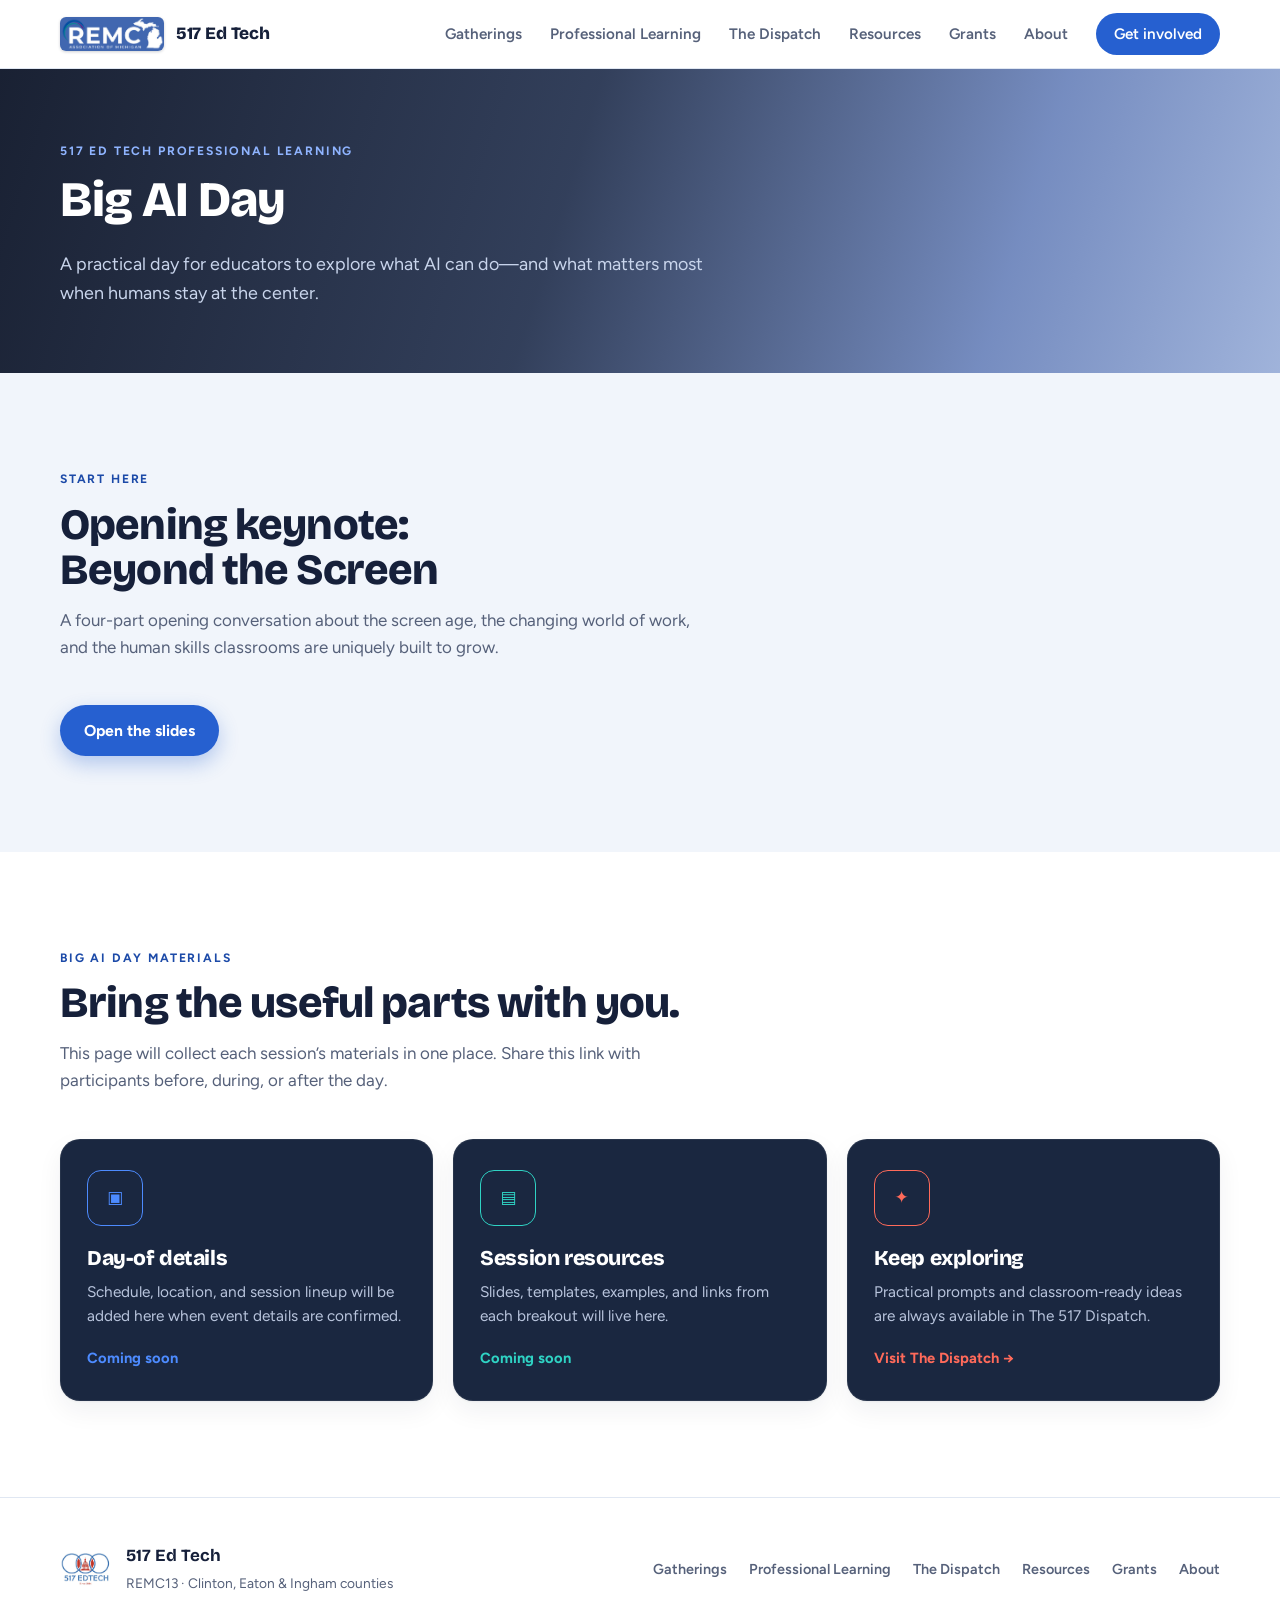
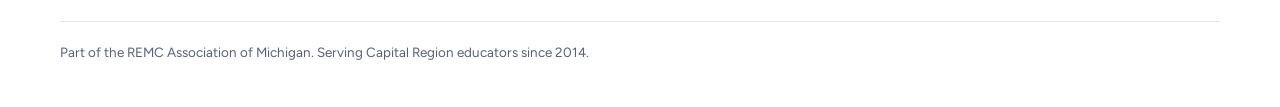
==== pd/big-ai-day/index.html @ 87b72d12 "Publish 517 EdTech website output" ====
<!DOCTYPE html>
<html lang="en">
<head>
  <meta charset="UTF-8" /><meta name="viewport" content="width=device-width, initial-scale=1.0" />
  <title>Big AI Day | 517 Ed Tech</title>
  <meta name="description" content="Big AI Day materials from 517 Ed Tech: opening keynote, session resources, and practical next steps." />
  <link rel="preconnect" href="https://fonts.googleapis.com" /><link rel="preconnect" href="https://fonts.gstatic.com" crossorigin />
  <link href="https://fonts.googleapis.com/css2?family=Bricolage+Grotesque:opsz,wght@12..96,500;12..96,600;12..96,800&family=Figtree:wght@400;500;600;700&display=swap" rel="stylesheet" />
  <link rel="icon" href="../../assets/branding/favicon.svg" type="image/svg+xml" />
  <link rel="stylesheet" href="../../styles.css" />
</head>
<body>
  <a class="skip-link" href="#main">Skip to content</a>
  <header class="site-header"><div class="wrap header-inner">
    <a class="brand" href="../../index.html" aria-label="517 Ed Tech home"><img class="brand-remc" src="../../assets/branding/remc-logo.jpg" alt="REMC Association of Michigan" /><span class="brand-name">517&nbsp;Ed&nbsp;Tech</span></a>
    <nav class="site-nav" aria-label="Primary"><a href="../../gatherings.html">Gatherings</a><a href="../../professional-learning.html">Professional Learning</a><a href="../../dispatch.html">The Dispatch</a><a href="../../resources.html" aria-current="page">Resources</a><a href="../../grants.html">Grants</a><a href="../../about.html">About</a><a class="nav-cta" href="../../about.html#connect">Get involved</a></nav>
  </div></header>
  <main id="main">
    <section class="article-hero has-photo" style="--photo:url('./presentation/assets/collision.jpg')"><div class="wrap"><p class="eyebrow eyebrow-light">517 Ed Tech professional learning</p><h1>Big AI Day</h1><p class="lede page-lede">A practical day for educators to explore what AI can do—and what matters most when humans stay at the center.</p></div></section>
    <section class="section section-soft"><div class="wrap"><div class="section-head"><p class="eyebrow">Start here</p><h2>Opening keynote: Beyond the Screen</h2><p class="section-sub">A four-part opening conversation about the screen age, the changing world of work, and the human skills classrooms are uniquely built to grow.</p></div><div class="btn-row"><a class="btn btn-primary" href="./presentation/index.html">Open the slides</a></div></div></section>
    <section class="section"><div class="wrap"><div class="section-head"><p class="eyebrow">Big AI Day materials</p><h2>Bring the useful parts with you.</h2><p class="section-sub">This page will collect each session’s materials in one place. Share this link with participants before, during, or after the day.</p></div><div class="hub-grid">
      <div class="hub-card"><span class="hub-icon" style="color:#4d8bff">▣</span><h3>Day-of details</h3><p>Schedule, location, and session lineup will be added here when event details are confirmed.</p><span class="hub-link" style="color:#4d8bff">Coming soon</span></div>
      <div class="hub-card"><span class="hub-icon" style="color:#2fd3c4">▤</span><h3>Session resources</h3><p>Slides, templates, examples, and links from each breakout will live here.</p><span class="hub-link" style="color:#2fd3c4">Coming soon</span></div>
      <a class="hub-card" href="../../dispatch.html"><span class="hub-icon" style="color:#ff6a5a">✦</span><h3>Keep exploring</h3><p>Practical prompts and classroom-ready ideas are always available in The 517 Dispatch.</p><span class="hub-link" style="color:#ff6a5a">Visit The Dispatch →</span></a>
    </div></div></section>
  </main>
  <footer class="site-footer"><div class="wrap footer-inner"><div class="footer-brand"><img src="../../assets/branding/517edtech-logo.png" alt="" /><div><strong>517 Ed Tech</strong><span>REMC13 · Clinton, Eaton &amp; Ingham counties</span></div></div><nav class="footer-nav" aria-label="Footer"><a href="../../gatherings.html">Gatherings</a><a href="../../professional-learning.html">Professional Learning</a><a href="../../dispatch.html">The Dispatch</a><a href="../../resources.html">Resources</a><a href="../../grants.html">Grants</a><a href="../../about.html">About</a></nav><p class="footer-fine">Part of the REMC Association of Michigan. Serving Capital Region educators since 2014.</p></div></footer>
</body>
</html>
---- styles.css ----
:root {
  --ink: #101a2e;          /* deep navy near-black */
  --ink-soft: #1a2740;     /* dark card */
  --bg: #ffffff;
  --bg-soft: #f1f5fb;      /* cool light gray */
  --line: #e0e7f2;
  --text: #16203a;
  --muted: #56617a;
  --muted-light: #b8c4dc;
  --blue: #2660d0;         /* 517 civic blue */
  --blue-ink: #1c4aa8;
  --blue-soft: #e4edfb;
  --red: #d5382a;          /* capitol red */
  --teal: #14a89c;
  --gold: #e0a52e;
  --purple: #7b5cf0;
  --green: #28a35a;
  --shadow-sm: 0 1px 2px rgba(16, 26, 46, 0.05), 0 10px 26px rgba(16, 26, 46, 0.06);
  --shadow-md: 0 2px 6px rgba(16, 26, 46, 0.07), 0 22px 50px rgba(16, 26, 46, 0.12);
  --r-lg: 20px;
  --r-md: 14px;
  --r-sm: 10px;
}

* { box-sizing: border-box; }
html { scroll-behavior: smooth; }

body {
  margin: 0;
  color: var(--text);
  background: var(--bg);
  font-family: "Figtree", system-ui, -apple-system, sans-serif;
  font-size: 17px;
  line-height: 1.6;
  -webkit-font-smoothing: antialiased;
}

img { max-width: 100%; display: block; }
a { color: inherit; }

h1, h2, h3 {
  font-family: "Bricolage Grotesque", system-ui, sans-serif;
  font-weight: 800;
  line-height: 1.04;
  letter-spacing: -0.02em;
  margin: 0;
  text-wrap: balance;
}

.wrap { width: min(1160px, calc(100% - 44px)); margin: 0 auto; }

.sr-only {
  position: absolute; width: 1px; height: 1px; padding: 0; margin: -1px;
  overflow: hidden; clip: rect(0 0 0 0); white-space: nowrap; border: 0;
}
.skip-link {
  position: absolute; left: -9999px; top: 0; background: var(--ink); color: #fff;
  padding: 10px 16px; border-radius: 0 0 10px 0; z-index: 100;
}
.skip-link:focus { left: 0; }

.eyebrow {
  margin: 0 0 14px; color: var(--blue-ink);
  font-size: 0.76rem; font-weight: 700; letter-spacing: 0.15em; text-transform: uppercase;
}
.eyebrow-light { color: #8fb4ff; }

/* ---------- Header ---------- */
.site-header {
  position: sticky; top: 0; z-index: 50;
  background: rgba(255, 255, 255, 0.86);
  backdrop-filter: blur(10px);
  border-bottom: 1px solid var(--line);
}
.header-inner { display: flex; align-items: center; justify-content: space-between; height: 68px; }
.brand { display: inline-flex; align-items: center; gap: 12px; text-decoration: none; }
.brand-remc {
  height: 34px; width: auto; border-radius: 6px;
  box-shadow: 0 1px 3px rgba(16, 26, 46, 0.2);
}
.brand-name { font-family: "Bricolage Grotesque", sans-serif; font-weight: 800; font-size: 1.08rem; letter-spacing: -0.01em; }

.site-nav { display: flex; align-items: center; gap: 28px; }
.site-nav a {
  text-decoration: none; color: var(--muted); font-size: 0.95rem; font-weight: 600;
  transition: color 0.15s ease;
}
.site-nav a:hover { color: var(--ink); }
.nav-cta {
  padding: 9px 18px; border-radius: 999px; background: var(--blue); color: #fff !important;
}
.nav-cta:hover { background: var(--blue-ink); }

/* ---------- Buttons ---------- */
.btn {
  display: inline-flex; align-items: center; justify-content: center;
  padding: 13px 24px; border-radius: 999px; font-weight: 700; font-size: 0.98rem;
  text-decoration: none; cursor: pointer; border: none;
  transition: transform 0.12s ease, box-shadow 0.18s ease, background 0.18s ease;
}
.btn-primary { background: var(--blue); color: #fff; box-shadow: 0 8px 20px rgba(38, 96, 208, 0.3); }
.btn-primary:hover { background: var(--blue-ink); transform: translateY(-1px); }
.btn-ghost { background: transparent; color: var(--ink); border: 1.5px solid var(--line); }
.btn-ghost:hover { border-color: var(--muted); transform: translateY(-1px); }
.btn-ghost-light { background: transparent; color: #fff; border: 1.5px solid rgba(255,255,255,0.4); }
.btn-ghost-light:hover { border-color: #fff; }

/* ---------- Hero ---------- */
.hero {
  color: #fff;
  background:
    radial-gradient(900px 500px at 88% -10%, rgba(38, 96, 208, 0.45), transparent 60%),
    radial-gradient(700px 420px at 0% 110%, rgba(213, 56, 42, 0.28), transparent 60%),
    linear-gradient(150deg, #0f1a30 0%, #16264a 60%, #101a2e 100%);
  padding: clamp(52px, 8vw, 104px) 0;
}
.hero-grid {
  display: grid; grid-template-columns: minmax(0, 1.15fr) minmax(300px, 0.85fr);
  gap: clamp(32px, 5vw, 64px); align-items: center;
}
.hero-copy h1 { font-size: clamp(2.3rem, 4.8vw, 3.9rem); max-width: 18ch; margin-bottom: 20px; }
.lede { color: #c9d5ec; font-size: 1.12rem; max-width: 50ch; margin: 0 0 22px; }
.triad { display: flex; gap: 18px; margin: 0 0 28px; font-family: "Bricolage Grotesque", sans-serif; }
.triad span { color: #fff; font-weight: 600; font-size: 1.05rem; }
.triad span::before { content: ""; }
.btn-row { display: flex; flex-wrap: wrap; gap: 12px; }

.hero-brand { display: grid; gap: 20px; justify-items: center; }
.logo-plate {
  width: 100%; background: #fff; border-radius: var(--r-lg);
  padding: clamp(26px, 4vw, 40px); box-shadow: var(--shadow-md);
  display: grid; place-items: center;
}
.logo-plate img { width: min(320px, 100%); }
.stats { display: flex; gap: 28px; margin: 0; }
.stats div { margin: 0; text-align: center; }
.stats dt { font-family: "Bricolage Grotesque", sans-serif; font-size: 1.9rem; font-weight: 800; color: #fff; line-height: 1; }
.stats dd { margin: 5px 0 0; color: var(--muted-light); font-size: 0.82rem; }

/* ---------- Sections ---------- */
.section { padding: clamp(56px, 8vw, 96px) 0; }
#featured { padding: clamp(32px, 5vw, 52px) 0; }
.section-soft { background: var(--bg-soft); }
.section-dark { background: var(--ink); color: #fff; }
.section-head { max-width: 640px; margin: 0 0 44px; }
.section-head.center { max-width: 640px; margin: 0 auto 48px; text-align: center; }
.section-head h2 { font-size: clamp(1.9rem, 3.4vw, 2.7rem); margin-bottom: 14px; }
.section-sub { margin: 0; color: var(--muted); font-size: 1.06rem; }
.section-sub.light { color: var(--muted-light); }

/* ---------- Program hub cards ---------- */
.hub-grid { display: grid; grid-template-columns: repeat(auto-fit, minmax(230px, 1fr)); gap: 20px; }
.hub-card {
  display: flex; flex-direction: column; text-decoration: none;
  background: var(--ink-soft); color: #fff; border-radius: var(--r-lg);
  padding: 30px 26px; min-height: 260px;
  border: 1px solid rgba(255, 255, 255, 0.06);
  box-shadow: var(--shadow-sm);
  transition: transform 0.16s ease, box-shadow 0.2s ease;
}
.hub-card:hover { transform: translateY(-4px); box-shadow: var(--shadow-md); }
.hub-icon {
  width: 56px; height: 56px; border-radius: 14px; display: grid; place-items: center;
  margin-bottom: 22px; border: 1.5px solid currentColor;
}
.hub-icon svg { width: 30px; height: 30px; }
.hub-card h3 { font-size: 1.32rem; margin-bottom: 10px; }
.hub-card p { margin: 0 0 18px; color: var(--muted-light); font-size: 0.96rem; }
.hub-link { margin-top: auto; font-weight: 700; font-size: 0.92rem; color: #fff; }

/* ---------- Events ---------- */
.event-list { display: grid; gap: 16px; }
.event-card {
  display: grid; grid-template-columns: 96px 1fr auto; gap: 22px; align-items: center;
  background: var(--bg); border: 1px solid var(--line); border-radius: var(--r-md);
  padding: 22px 26px; box-shadow: var(--shadow-sm);
  transition: transform 0.14s ease, box-shadow 0.2s ease;
}
.event-card:hover { transform: translateY(-2px); box-shadow: var(--shadow-md); }
.event-date {
  text-align: center; border-right: 1px solid var(--line); padding-right: 22px;
}
.event-date .m { display: block; font-size: 0.74rem; font-weight: 700; letter-spacing: 0.1em; text-transform: uppercase; color: var(--red); }
.event-date .d { display: block; font-family: "Bricolage Grotesque", sans-serif; font-size: 2rem; font-weight: 800; line-height: 1; color: var(--ink); }
.event-body h3 { font-size: 1.2rem; margin-bottom: 6px; }
.event-body p { margin: 0; color: var(--muted); font-size: 0.92rem; }
.event-tag {
  justify-self: end; white-space: nowrap; padding: 6px 14px; border-radius: 999px;
  background: var(--blue-soft); color: var(--blue-ink); font-size: 0.76rem; font-weight: 700;
}

/* ---------- Feature (compact) ---------- */
.feature {
  display: grid; grid-template-columns: 260px 1fr; overflow: hidden;
  max-width: 880px; margin: 0 auto;
  text-decoration: none; color: inherit; background: var(--bg);
  border: 1px solid var(--line); border-radius: var(--r-md); box-shadow: var(--shadow-sm);
  transition: transform 0.15s ease, box-shadow 0.2s ease;
}
.feature:hover { transform: translateY(-3px); box-shadow: var(--shadow-md); }
.feature-media { overflow: hidden; }
.feature-media img { width: 100%; height: 100%; object-fit: cover; }
.feature-body { padding: 26px 30px; align-self: center; }
.pill {
  display: inline-block; margin: 0 0 12px; padding: 5px 12px; border-radius: 999px;
  background: var(--blue-soft); color: var(--blue-ink); font-size: 0.7rem; font-weight: 700;
  letter-spacing: 0.06em; text-transform: uppercase;
}
.feature-body h3 { font-size: 1.35rem; margin-bottom: 10px; }
.feature-body p { margin: 0 0 14px; color: var(--muted); font-size: 0.95rem; }
.feature-link { font-weight: 700; color: var(--blue-ink); }

/* ---------- Dispatch (blog / newsletter) ---------- */
.dispatch-head {
  display: grid; grid-template-columns: minmax(0, 1.1fr) minmax(300px, 0.9fr);
  gap: 40px; align-items: center; margin-bottom: 44px;
}
.dispatch-head h2 { font-size: clamp(1.7rem, 3vw, 2.4rem); margin-bottom: 14px; }
.subscribe {
  display: grid; grid-template-columns: 1fr auto; gap: 10px;
  background: rgba(255, 255, 255, 0.05); border: 1px solid rgba(255,255,255,0.12);
  padding: 18px; border-radius: var(--r-md);
}
.subscribe input {
  padding: 13px 16px; border-radius: 999px; border: 1px solid rgba(255,255,255,0.18);
  background: rgba(255,255,255,0.06); color: #fff; font-size: 0.98rem; font-family: inherit;
}
.subscribe input::placeholder { color: #8b98b5; }
.subscribe input:focus { outline: 2px solid var(--blue); outline-offset: 1px; }
.subscribe-note { grid-column: 1 / -1; margin: 4px 2px 0; color: var(--muted-light); font-size: 0.82rem; }

.post-grid { display: grid; grid-template-columns: repeat(auto-fit, minmax(280px, 1fr)); gap: 22px; }
.post-card {
  display: flex; flex-direction: column; overflow: hidden; text-decoration: none; color: inherit;
  background: var(--ink-soft); border: 1px solid rgba(255,255,255,0.07); border-radius: var(--r-md);
  transition: transform 0.15s ease, box-shadow 0.2s ease;
}
.post-card:hover { transform: translateY(-3px); box-shadow: var(--shadow-md); }
.post-cover {
  position: relative; height: 156px; display: grid; place-items: center; color: #fff;
}
.post-cover::after {
  content: ""; position: absolute; inset: 0;
  background: radial-gradient(120% 100% at 20% 0%, rgba(255,255,255,0.22), transparent 55%);
}
.post-cover svg { width: 42px; height: 42px; opacity: 0.9; position: relative; z-index: 1; }
.post-cover .tag {
  position: absolute; left: 14px; bottom: 12px; z-index: 2;
  padding: 5px 12px; border-radius: 999px; font-size: 0.72rem; font-weight: 700;
  background: rgba(16, 26, 46, 0.42); backdrop-filter: blur(4px); letter-spacing: 0.04em;
}
.post-body { padding: 20px 22px 24px; }
.post-body h3 { font-size: 1.14rem; line-height: 1.2; margin-bottom: 8px; color: #fff; }
.post-body p { margin: 0 0 14px; color: var(--muted-light); font-size: 0.92rem; }
.post-link { font-weight: 700; font-size: 0.9rem; color: #8fb4ff; }
.dispatch-foot { margin: 36px 0 0; text-align: center; }
.dispatch-foot a { color: #8fb4ff; font-weight: 700; text-decoration: none; }

/* ---------- Team ---------- */
.team-grid { display: grid; grid-template-columns: repeat(auto-fit, minmax(220px, 1fr)); gap: 20px; }
.team-card {
  text-align: center; background: var(--bg); border: 1px solid var(--line);
  border-radius: var(--r-md); padding: 30px 24px; box-shadow: var(--shadow-sm);
}
.avatar {
  width: 76px; height: 76px; margin: 0 auto 16px; border-radius: 50%;
  display: grid; place-items: center; color: #fff;
  font-family: "Bricolage Grotesque", sans-serif; font-size: 1.6rem; font-weight: 800;
}
.team-card h3 { font-size: 1.18rem; }
.team-role { margin: 8px 0 4px; font-size: 0.9rem; font-weight: 600; }
.team-org { margin: 0 0 14px; color: var(--muted); font-size: 0.84rem; }
.team-email { color: var(--blue-ink); font-size: 0.86rem; font-weight: 700; text-decoration: none; }

/* ---------- Connect ---------- */
.connect {
  display: grid; grid-template-columns: minmax(0, 1fr) auto; gap: 32px; align-items: center;
  padding: clamp(36px, 5vw, 60px); border-radius: var(--r-lg); color: #fff;
  background: radial-gradient(700px 400px at 100% 0%, rgba(213,56,42,0.4), transparent 55%),
              linear-gradient(135deg, var(--blue-ink), #14245a);
  box-shadow: var(--shadow-md);
}
.connect-copy h2 { font-size: clamp(1.8rem, 3.2vw, 2.6rem); margin-bottom: 14px; }
.connect .section-sub.light { color: #d5def4; max-width: 46ch; }
.social-row { display: flex; flex-wrap: wrap; gap: 18px; margin-top: 20px; }
.social-row a { color: #fff; font-weight: 600; font-size: 0.92rem; text-decoration: underline; text-underline-offset: 3px; text-decoration-color: rgba(255,255,255,0.4); }
.social-row a:hover { text-decoration-color: #fff; }
.connect-actions { display: flex; flex-direction: column; gap: 12px; }
.connect-actions .btn-primary { background: #fff; color: var(--blue-ink); box-shadow: none; }

/* ---------- Footer ---------- */
.site-footer { border-top: 1px solid var(--line); padding: 44px 0; background: var(--bg); }
.footer-inner { display: flex; flex-wrap: wrap; align-items: center; justify-content: space-between; gap: 24px; }
.footer-brand { display: flex; align-items: center; gap: 14px; }
.footer-brand img { width: 52px; height: auto; }
.footer-brand strong { display: block; font-family: "Bricolage Grotesque", sans-serif; }
.footer-brand span { color: var(--muted); font-size: 0.86rem; }
.footer-nav { display: flex; flex-wrap: wrap; gap: 22px; }
.footer-nav a { color: var(--muted); text-decoration: none; font-size: 0.9rem; font-weight: 600; }
.footer-nav a:hover { color: var(--ink); }
.footer-fine { width: 100%; margin: 0; padding-top: 20px; border-top: 1px solid var(--line); color: var(--muted); font-size: 0.84rem; }

/* ---------- Article / blog post ---------- */
.article { padding: 0 0 clamp(48px, 7vw, 88px); }
.article-hero {
  color: #fff; padding: clamp(40px, 6vw, 72px) 0 clamp(28px, 4vw, 44px);
  background:
    radial-gradient(700px 380px at 85% -20%, rgba(38,96,208,0.45), transparent 60%),
    linear-gradient(150deg, #0f1a30, #16264a 70%, #101a2e);
}
/* photo-backed hero: real image under a navy→blue brand wash (text stays left/dark, photo shows right) */
.hero.has-photo,
.article-hero.has-photo {
  background-image:
    linear-gradient(107deg, rgba(13,21,40,0.95) 0%, rgba(17,32,64,0.86) 44%, rgba(26,64,150,0.60) 78%, rgba(28,74,168,0.42) 100%),
    var(--photo);
  background-size: cover, cover;
  background-position: center, center;
  background-repeat: no-repeat;
}
@media (max-width: 720px) {
  .hero.has-photo, .article-hero.has-photo {
    background-image:
      linear-gradient(160deg, rgba(13,21,40,0.95) 0%, rgba(17,32,64,0.9) 55%, rgba(26,64,150,0.72) 100%),
      var(--photo);
  }
}
.breadcrumb { display: flex; gap: 8px; align-items: center; margin: 0 0 20px; font-size: 0.86rem; color: var(--muted-light); }
.breadcrumb a { color: var(--muted-light); text-decoration: none; }
.breadcrumb a:hover { color: #fff; }
.article-hero .cat {
  display: inline-block; margin-bottom: 16px; padding: 5px 14px; border-radius: 999px;
  background: rgba(255,255,255,0.12); color: #fff; font-size: 0.72rem; font-weight: 700;
  letter-spacing: 0.06em; text-transform: uppercase;
}
.article-hero h1 { font-size: clamp(2rem, 4vw, 3.1rem); max-width: 20ch; margin-bottom: 24px; }
.byline { display: flex; align-items: center; gap: 14px; }
.byline .avatar { width: 48px; height: 48px; margin: 0; font-size: 1.05rem; }
.byline b { font-weight: 700; }
.byline .meta { color: var(--muted-light); font-size: 0.9rem; }

.prose { width: min(720px, calc(100% - 44px)); margin: clamp(36px, 5vw, 56px) auto 0; font-size: 1.12rem; line-height: 1.75; }
.prose > p:first-child { font-size: 1.25rem; color: var(--ink); }
.prose h2 { font-size: 1.6rem; margin: 42px 0 14px; }
.prose h3 { font-size: 1.24rem; margin: 30px 0 10px; }
.prose p { margin: 0 0 20px; color: #2c3752; }
.prose a { color: var(--blue-ink); text-underline-offset: 3px; }
.prose ol, .prose ul { margin: 0 0 22px; padding-left: 24px; color: #2c3752; }
.prose li { margin-bottom: 10px; }
.prose li::marker { color: var(--blue); font-weight: 700; }
.prose .lead-img {
  height: 260px; border-radius: var(--r-md); margin: 8px 0 28px; display: grid; place-items: center;
  color: #fff; position: relative; overflow: hidden;
}
.prose .lead-img svg { width: 54px; height: 54px; opacity: 0.9; }
.prose .lead-img .cap { position: absolute; left: 16px; bottom: 14px; font-size: 0.8rem; background: rgba(16,26,46,0.4); backdrop-filter: blur(4px); padding: 5px 12px; border-radius: 999px; }
.callout {
  margin: 26px 0; padding: 20px 24px; border-radius: var(--r-md);
  background: var(--blue-soft); border-left: 4px solid var(--blue);
}
.callout p { margin: 0; color: var(--blue-ink); font-size: 1rem; }
.callout b { font-weight: 700; }

.article-cta {
  width: min(720px, calc(100% - 44px)); margin: 44px auto 0; padding: 30px 32px;
  border-radius: var(--r-lg); text-align: center; color: #fff;
  background: linear-gradient(135deg, var(--blue-ink), #14245a);
}
.article-cta h3 { font-size: 1.4rem; margin-bottom: 8px; }
.article-cta p { margin: 0 0 18px; color: #d5def4; }
.article-cta .btn-primary { background: #fff; color: var(--blue-ink); box-shadow: none; }

.related { width: min(1160px, calc(100% - 44px)); margin: clamp(48px,6vw,72px) auto 0; }
.related h2 { font-size: 1.5rem; margin-bottom: 24px; }

/* ---------- Sub-page bits ---------- */
.factbar { display: grid; grid-template-columns: repeat(auto-fit, minmax(210px, 1fr)); gap: 18px; }
.fact { background: var(--bg); border: 1px solid var(--line); border-radius: var(--r-md); padding: 24px; box-shadow: var(--shadow-sm); }
.fact .fi { width: 44px; height: 44px; border-radius: 11px; display: grid; place-items: center; margin-bottom: 14px; color: #fff; }
.fact .fi svg { width: 24px; height: 24px; }
.fact h3 { font-size: 1.12rem; margin-bottom: 6px; }
.fact p { margin: 0; color: var(--muted); font-size: 0.95rem; }
.page-lede { max-width: 60ch; }
.prose-narrow { width: min(760px, 100%); }
.mission-quote {
  font-family: "Bricolage Grotesque", sans-serif; font-weight: 600;
  font-size: clamp(1.4rem, 2.8vw, 2rem); line-height: 1.3; color: var(--ink);
  border-left: 4px solid var(--blue); padding-left: 22px; margin: 0 0 24px;
}

/* ---------- Blog index ---------- */
.index-hero .subscribe { max-width: 520px; margin-top: 26px; }
.chips { display: flex; flex-wrap: wrap; gap: 10px; margin: 0 0 30px; }
.chip {
  padding: 8px 16px; border-radius: 999px; border: 1px solid var(--line);
  background: var(--bg); color: var(--muted); font-size: 0.88rem; font-weight: 600;
  text-decoration: none; cursor: pointer; transition: all 0.15s ease;
}
.chip:hover { border-color: var(--blue); color: var(--blue-ink); }
.chip[aria-current="true"] { background: var(--blue); border-color: var(--blue); color: #fff; }

/* ---------- Responsive ---------- */
@media (max-width: 880px) {
  .hero-grid { grid-template-columns: 1fr; }
  .hero-brand { order: -1; }
  .feature { grid-template-columns: 1fr; }
  .feature-media { min-height: 220px; }
  .dispatch-head { grid-template-columns: 1fr; }
  .connect { grid-template-columns: 1fr; }
  .connect-actions { flex-direction: row; flex-wrap: wrap; }
}
@media (max-width: 620px) {
  body { font-size: 16px; }
  .site-nav { gap: 14px; }
  .site-nav a:not(.nav-cta) { display: none; }
  .event-card { grid-template-columns: 72px 1fr; }
  .event-tag { display: none; }
  .stats { gap: 20px; }
}
@media (prefers-reduced-motion: reduce) {
  * { scroll-behavior: auto; transition: none !important; }
}
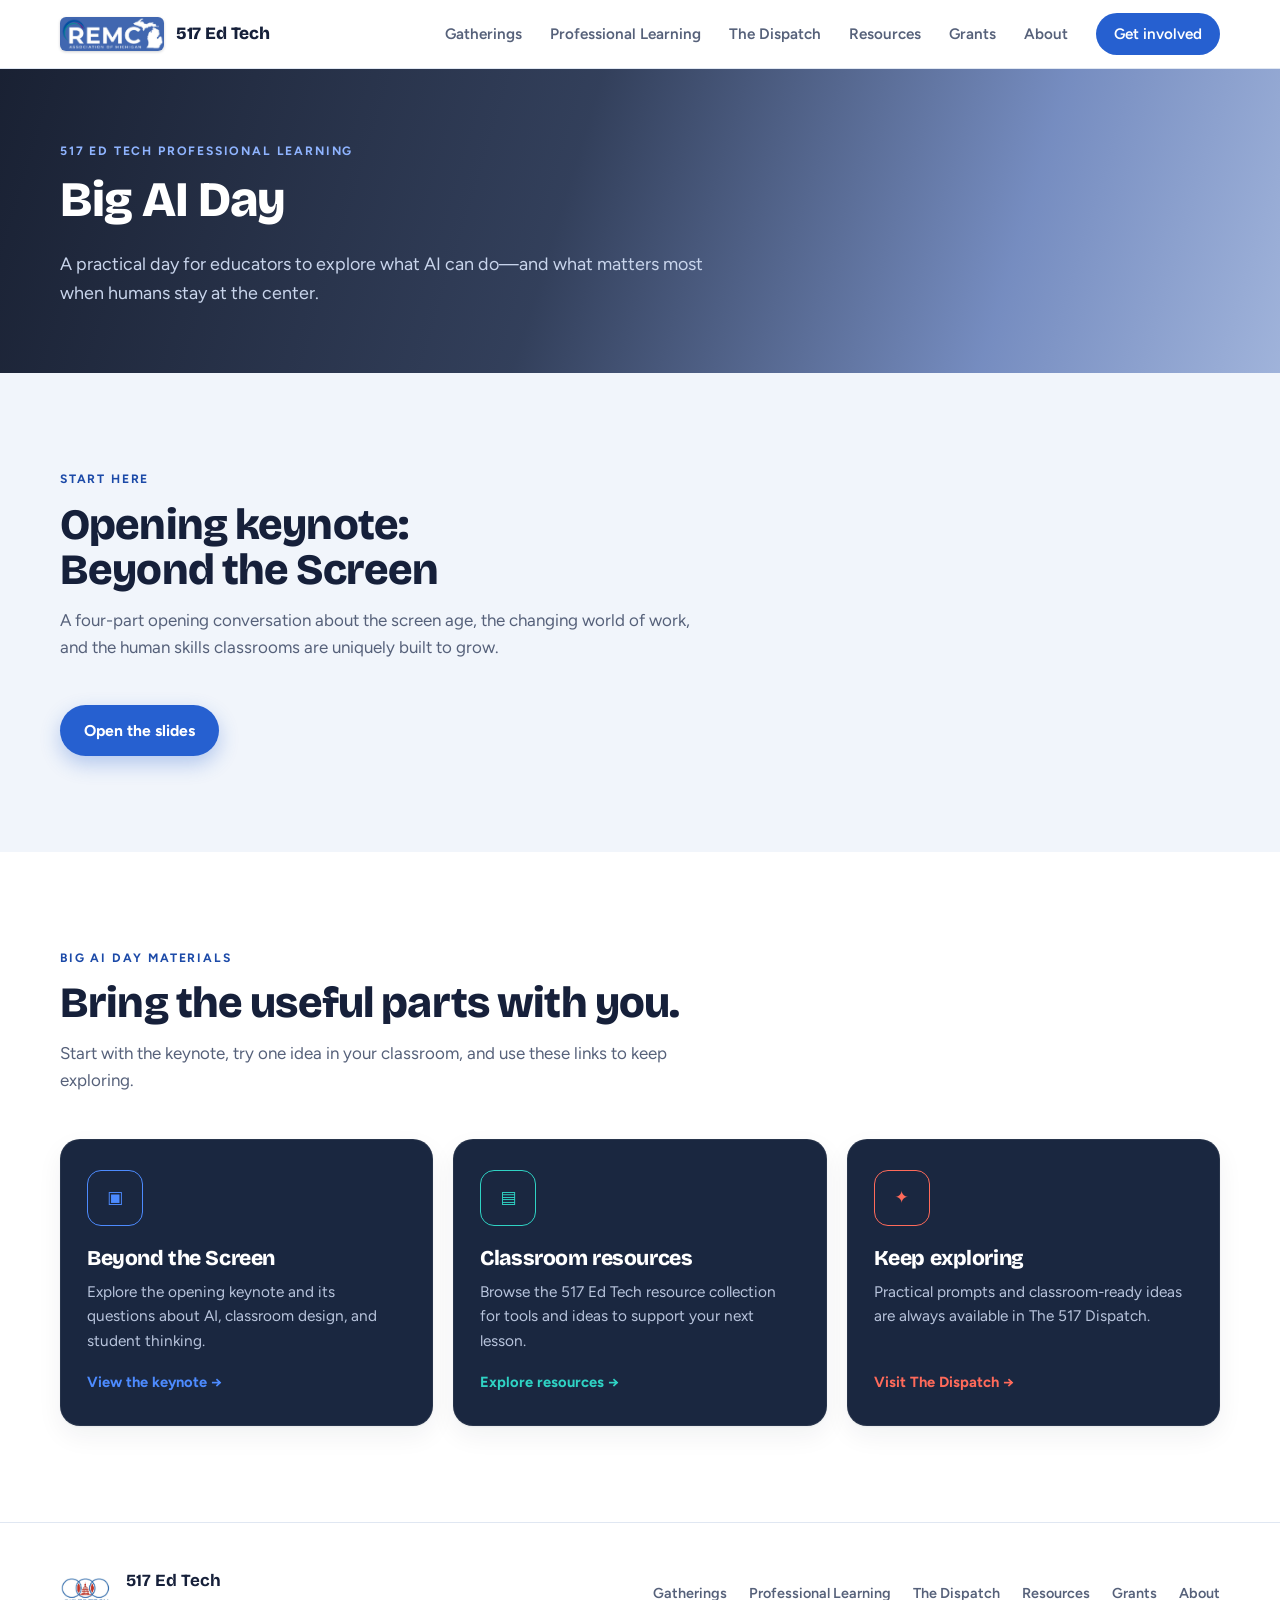
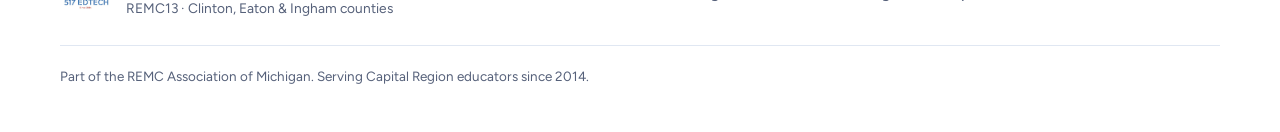
==== commit 748fab1b: "Publish source cae43ec898cf041c505df0a2f61874466b88094f" ====
--- a/pd/big-ai-day/index.html
+++ b/pd/big-ai-day/index.html
@@ -18,9 +18,9 @@
   <main id="main">
     <section class="article-hero has-photo" style="--photo:url('./presentation/assets/collision.jpg')"><div class="wrap"><p class="eyebrow eyebrow-light">517 Ed Tech professional learning</p><h1>Big AI Day</h1><p class="lede page-lede">A practical day for educators to explore what AI can do—and what matters most when humans stay at the center.</p></div></section>
     <section class="section section-soft"><div class="wrap"><div class="section-head"><p class="eyebrow">Start here</p><h2>Opening keynote: Beyond the Screen</h2><p class="section-sub">A four-part opening conversation about the screen age, the changing world of work, and the human skills classrooms are uniquely built to grow.</p></div><div class="btn-row"><a class="btn btn-primary" href="./presentation/index.html">Open the slides</a></div></div></section>
-    <section class="section"><div class="wrap"><div class="section-head"><p class="eyebrow">Big AI Day materials</p><h2>Bring the useful parts with you.</h2><p class="section-sub">This page will collect each session’s materials in one place. Share this link with participants before, during, or after the day.</p></div><div class="hub-grid">
-      <div class="hub-card"><span class="hub-icon" style="color:#4d8bff">▣</span><h3>Day-of details</h3><p>Schedule, location, and session lineup will be added here when event details are confirmed.</p><span class="hub-link" style="color:#4d8bff">Coming soon</span></div>
-      <div class="hub-card"><span class="hub-icon" style="color:#2fd3c4">▤</span><h3>Session resources</h3><p>Slides, templates, examples, and links from each breakout will live here.</p><span class="hub-link" style="color:#2fd3c4">Coming soon</span></div>
+    <section class="section"><div class="wrap"><div class="section-head"><p class="eyebrow">Big AI Day materials</p><h2>Bring the useful parts with you.</h2><p class="section-sub">Start with the keynote, try one idea in your classroom, and use these links to keep exploring.</p></div><div class="hub-grid">
+      <a class="hub-card" href="./presentation/index.html"><span class="hub-icon" style="color:#4d8bff">▣</span><h3>Beyond the Screen</h3><p>Explore the opening keynote and its questions about AI, classroom design, and student thinking.</p><span class="hub-link" style="color:#4d8bff">View the keynote →</span></a>
+      <a class="hub-card" href="../../resources.html"><span class="hub-icon" style="color:#2fd3c4">▤</span><h3>Classroom resources</h3><p>Browse the 517 Ed Tech resource collection for tools and ideas to support your next lesson.</p><span class="hub-link" style="color:#2fd3c4">Explore resources →</span></a>
       <a class="hub-card" href="../../dispatch.html"><span class="hub-icon" style="color:#ff6a5a">✦</span><h3>Keep exploring</h3><p>Practical prompts and classroom-ready ideas are always available in The 517 Dispatch.</p><span class="hub-link" style="color:#ff6a5a">Visit The Dispatch →</span></a>
     </div></div></section>
   </main>
